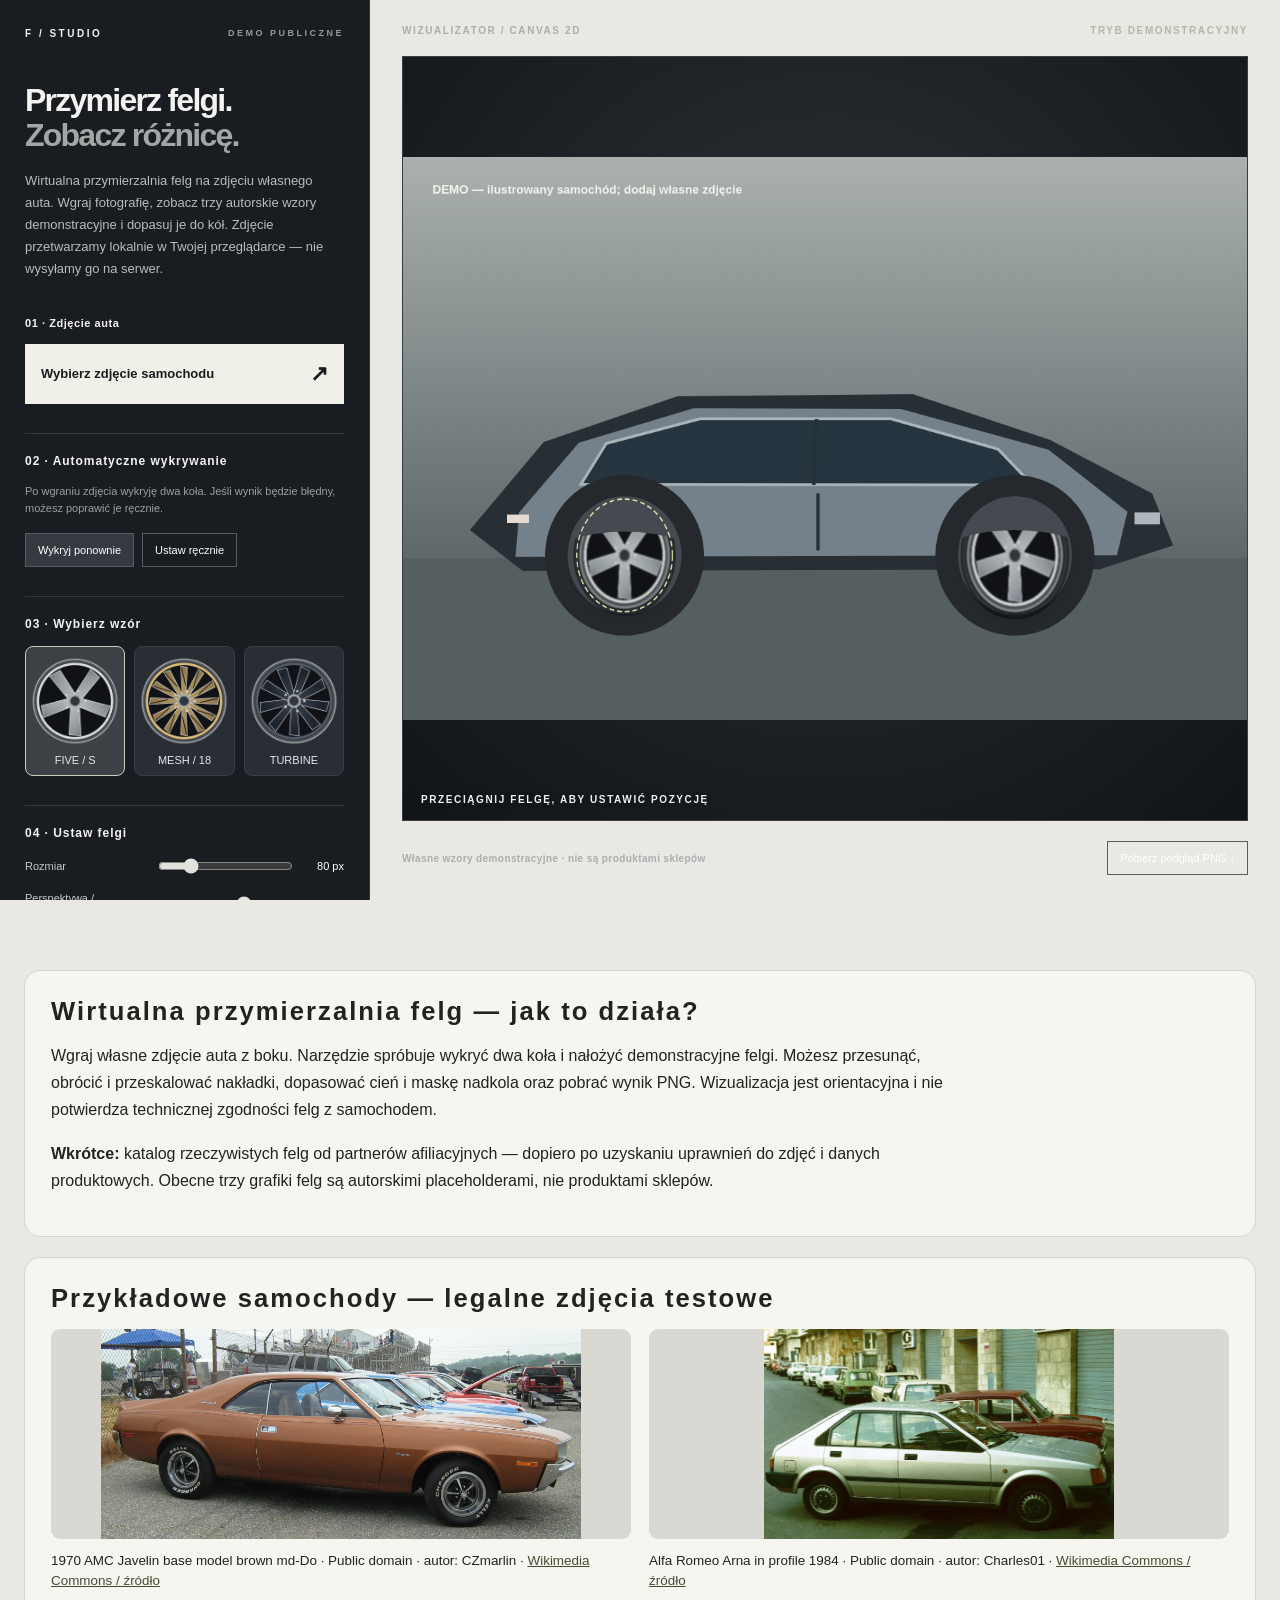
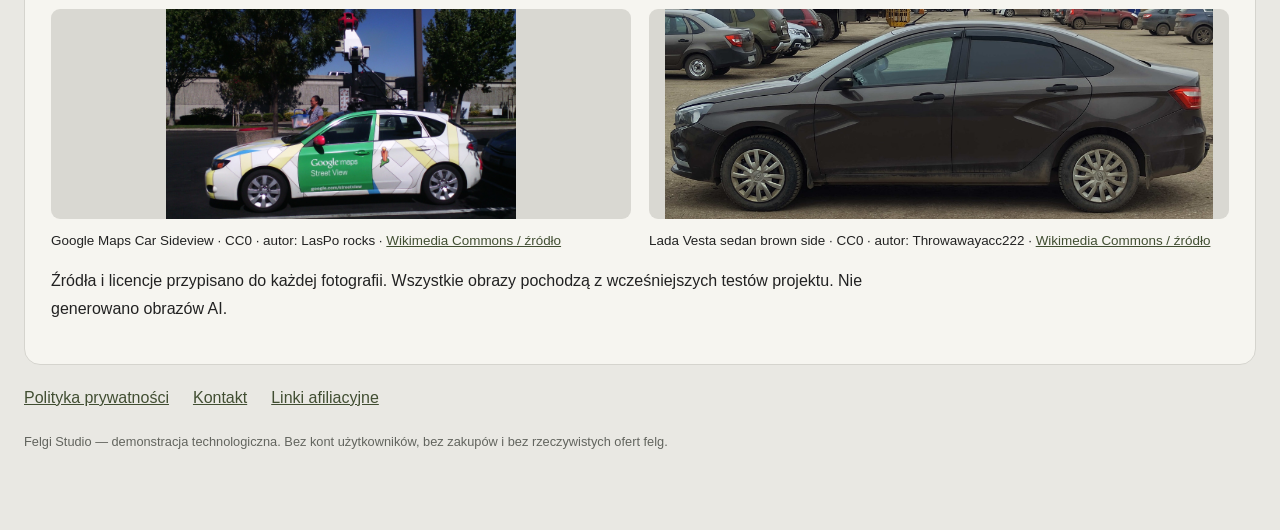
==== index.html @ aef5f567 "Publiczna demonstracja Felgi Studio" ====
<!doctype html>
<html lang="pl"><head><meta charset="utf-8"><meta name="viewport" content="width=device-width,initial-scale=1"><title>Felgi Studio — wirtualna przymierzalnia felg</title><link rel="stylesheet" href="style.css"><link rel="stylesheet" href="public.css"><meta name="description" content="Felgi Studio — bezpłatne demo wirtualnej przymierzalni felg. Wgraj zdjęcie auta i przetestuj felgi w przeglądarce."></head>
<body><main class="layout"><aside class="panel"><div class="mark">F / STUDIO <span>DEMO PUBLICZNE</span></div><h1>Przymierz felgi.<br><em>Zobacz różnicę.</em></h1><p class="intro">Wirtualna przymierzalnia felg na zdjęciu własnego auta. Wgraj fotografię, zobacz trzy autorskie wzory demonstracyjne i dopasuj je do kół. Zdjęcie przetwarzamy lokalnie w Twojej przeglądarce — nie wysyłamy go na serwer.</p><label class="upload">01 · Zdjęcie auta <input id="photo" type="file" accept="image/*"><span>Wybierz zdjęcie samochodu <b>↗</b></span></label><section class="auto-section"><h2>02 · Automatyczne wykrywanie</h2><p id="detectInfo" class="hint" aria-live="polite">Po wgraniu zdjęcia wykryję dwa koła. Jeśli wynik będzie błędny, możesz poprawić je ręcznie.</p><div class="actions"><button id="redetect" type="button">Wykryj ponownie</button><button id="manualPlacement" type="button">Ustaw ręcznie</button></div></section><section><h2>03 · Wybierz wzór</h2><div id="wheels" class="wheels"></div></section><section><h2>04 · Ustaw felgi</h2><div class="control"><label for="size">Rozmiar</label><input id="size" type="range" min="20" max="300" value="105"><output id="sizeVal">105 px</output></div><div class="control"><label for="tilt">Perspektywa / spłaszczenie</label><input id="tilt" type="range" min="25" max="140" value="100"><output id="tiltVal">100%</output></div><div class="control"><label for="widthScale">Szerokość elipsy</label><input id="widthScale" type="range" min="35" max="120" value="85"><output id="widthScaleVal">85%</output></div><div class="control"><label for="angle">Obrót</label><input id="angle" type="range" min="-50" max="50" value="0"><output id="angleVal">0°</output></div><div class="control"><label for="skew">Pochylenie osi</label><input id="skew" type="range" min="-45" max="45" value="0"><output id="skewVal">0°</output></div><section class="realism"><h2>05 · Realizm i maska nadkola</h2>
<div class="control"><label for="archCut">Wysokość łuku</label><input id="archCut" type="range" min="-65" max="65" value="-25"><output id="archCutVal">-25%</output></div>
<div class="control"><label for="archCurve">Krzywizna łuku</label><input id="archCurve" type="range" min="0" max="100" value="30"><output id="archCurveVal">30%</output></div>
<div class="control"><label for="brightness">Jasność</label><input id="brightness" type="range" min="40" max="170" value="100"><output id="brightnessVal">100%</output></div>
<div class="control"><label for="contrast">Kontrast</label><input id="contrast" type="range" min="40" max="170" value="100"><output id="contrastVal">100%</output></div>
<div class="control"><label for="warmth">Temperatura</label><input id="warmth" type="range" min="-100" max="100" value="0"><output id="warmthVal">0</output></div>
<div class="control"><label for="shadow">Cień</label><input id="shadow" type="range" min="0" max="100" value="40"><output id="shadowVal">40%</output></div>
<div class="control"><label for="edgeBlur">Miękkość krawędzi</label><input id="edgeBlur" type="range" min="0" max="6" step=".5" value="1"><output id="edgeBlurVal">1 px</output></div>
<div class="control"><label for="brushSize">Rozmiar pędzla</label><input id="brushSize" type="range" min="5" max="90" value="25"><output id="brushSizeVal">25 px</output></div>
<div class="actions"><button id="maskMode" type="button" aria-pressed="false">Pędzel maski: WYŁ.</button><button id="undoMask" type="button">Cofnij pociągnięcie</button><button id="clearMask" type="button">Wyczyść maskę</button></div>
<p class="hint">Łuk usuwa górną część nakładki, odsłaniając oryginalną karoserię ze zdjęcia. Włącz pędzel i zamaluj fragmenty felgi, które mają zostać zasłonięte. Maska jest osobna dla każdej felgi. W trybie pędzla nie można przesuwać felg.</p></section>
<p class="hint">Koła są ustawiane automatycznie. W razie pomyłki wybierz „Ustaw ręcznie”, kliknij oba środki kół i dostrój wielkość oraz perspektywę. Kliknij już nałożoną felgę, aby ją zaznaczyć. Strzałki przesuwają wybraną felgę.</p><div class="actions"><button id="add" type="button">+ Dodaj felgę</button><button id="remove" type="button">Usuń wybraną</button><button id="reset" type="button">Reset</button></div></section><section><h2>06 · Zakup</h2><a id="shop" class="shop" href="#" aria-disabled="true">Link sklepu — demo ↗</a><p class="small">Wkrótce dodamy felgi od zaakceptowanych partnerów. Docelowe linki do sklepów będą linkami afiliacyjnymi — możemy otrzymać prowizję za zakupy, bez dodatkowej opłaty dla Ciebie. Obecnie nie ma aktywnych linków ani cen.</p></section></aside><section class="viewer"><div class="viewerhead"><span>WIZUALIZATOR / CANVAS 2D</span><span id="status">TRYB DEMONSTRACYJNY</span></div><div class="canvaswrap"><canvas id="stage" width="1200" height="800" aria-label="Podgląd zdjęcia samochodu z felgami"></canvas><div class="overlaynote" id="overlaynote">PRZECIĄGNIJ FELGĘ, ABY USTAWIĆ POZYCJĘ</div></div><div class="viewerfoot"><span>Własne wzory demonstracyjne · nie są produktami sklepów</span><button id="export" type="button">Pobierz podgląd PNG ↓</button></div></section></main><script src="opencv.js"></script><script src="auto-detect.js"></script><script src="app.js"></script><footer class="public-footer">
<section class="public-intro"><h2>Wirtualna przymierzalnia felg — jak to działa?</h2><p>Wgraj własne zdjęcie auta z boku. Narzędzie spróbuje wykryć dwa koła i nałożyć demonstracyjne felgi. Możesz przesunąć, obrócić i przeskalować nakładki, dopasować cień i maskę nadkola oraz pobrać wynik PNG. Wizualizacja jest orientacyjna i nie potwierdza technicznej zgodności felg z samochodem.</p><p><strong>Wkrótce:</strong> katalog rzeczywistych felg od partnerów afiliacyjnych — dopiero po uzyskaniu uprawnień do zdjęć i danych produktowych. Obecne trzy grafiki felg są autorskimi placeholderami, nie produktami sklepów.</p></section>
<section class="public-examples"><h2>Przykładowe samochody — legalne zdjęcia testowe</h2><div class="examples-grid">
<figure><img loading="lazy" src="zdjecia/auto-3.jpg" alt="1970 AMC Javelin base model brown md-Do"><figcaption>1970 AMC Javelin base model brown md-Do · Public domain · autor: CZmarlin · <a href="https://commons.wikimedia.org/wiki/File:1970_AMC_Javelin_base_model_brown_md-Do.jpg" target="_blank" rel="noopener noreferrer">Wikimedia Commons / źródło</a></figcaption></figure><figure><img loading="lazy" src="zdjecia/auto-2.jpg" alt="Alfa Romeo Arna in profile 1984"><figcaption>Alfa Romeo Arna in profile 1984 · Public domain · autor: Charles01 · <a href="https://commons.wikimedia.org/wiki/File:Alfa_Romeo_Arna_in_profile_1984.jpg" target="_blank" rel="noopener noreferrer">Wikimedia Commons / źródło</a></figcaption></figure><figure><img loading="lazy" src="zdjecia/auto-1.jpg" alt="Google Maps Car Sideview"><figcaption>Google Maps Car Sideview · CC0 · autor: LasPo rocks · <a href="https://commons.wikimedia.org/wiki/File:Google_Maps_Car_Sideview.jpg" target="_blank" rel="noopener noreferrer">Wikimedia Commons / źródło</a></figcaption></figure><figure><img loading="lazy" src="zdjecia/auto-4.jpg" alt="Lada Vesta sedan brown side"><figcaption>Lada Vesta sedan brown side · CC0 · autor: Throwawayacc222 · <a href="https://commons.wikimedia.org/wiki/File:Lada_Vesta_sedan_brown_side.jpg" target="_blank" rel="noopener noreferrer">Wikimedia Commons / źródło</a></figcaption></figure></div><p>Źródła i licencje przypisano do każdej fotografii. Wszystkie obrazy pochodzą z wcześniejszych testów projektu. Nie generowano obrazów AI.</p></section>
<nav class="footer-links" aria-label="Informacje o serwisie"><a href="prywatnosc.html">Polityka prywatności</a><a href="kontakt.html">Kontakt</a><a href="afiliacja.html">Linki afiliacyjne</a></nav>
<p class="disclaimer">Felgi Studio — demonstracja technologiczna. Bez kont użytkowników, bez zakupów i bez rzeczywistych ofert felg.</p>
</footer></body></html>
---- style.css ----
:root{font-family:Inter,-apple-system,BlinkMacSystemFont,"Segoe UI",sans-serif;color:#f4f3f1;background:#0c0e10}*{box-sizing:border-box}body{margin:0}.layout{display:grid;grid-template-columns:370px minmax(0,1fr);min-height:100vh}.panel{background:#191c20;padding:28px 25px;max-height:100vh;overflow:auto;border-right:1px solid #33373d}.mark,.viewerhead,.viewerfoot,.overlaynote{font-size:10px;letter-spacing:.16em;font-weight:700}.mark{display:flex;justify-content:space-between;letter-spacing:.25em}.mark span{color:#93989d;font-size:9px}h1{font-size:32px;line-height:1.08;letter-spacing:-.055em;margin:44px 0 18px}h1 em{font-style:normal;color:#a1a7a5}.intro{font-size:13px;color:#b9bbbc;line-height:1.7;margin:0 0 32px}.upload{font-size:11px;font-weight:700;letter-spacing:.05em}.upload input{display:none}.upload span{margin-top:13px;display:flex;justify-content:space-between;align-items:center;background:#f0f0e9;color:#191b1e;padding:17px 16px;font-size:13px;font-weight:600;letter-spacing:0;cursor:pointer}.upload b{font-size:22px}.panel > section{border-top:1px solid #34373b;margin-top:29px;padding-top:15px}h2{font-size:12px;font-weight:650;letter-spacing:.08em;margin:5px 0 15px}.wheels{display:grid;grid-template-columns:repeat(3,1fr);gap:9px}.wheelbtn{display:flex;flex-direction:column;align-items:center;justify-content:center;gap:8px;background:#292e34;border:1px solid #393e44;border-radius:8px;color:#e4e6e7;padding:9px 3px;cursor:pointer;font-size:11px}.wheelbtn.active{border-color:#c9cbbd;background:#3c4146}.wheelbtn img{width:100%;max-width:90px}.control{display:grid;grid-template-columns:1fr 1.1fr 45px;align-items:center;gap:8px;font-size:11px;margin:16px 0;color:#c5c9ca}.control input{accent-color:#e2e3dc;width:100%}.control output{text-align:right;font-variant-numeric:tabular-nums;color:white}.hint,.small{font-size:11px;line-height:1.6;color:#999fa2}.actions{display:flex;flex-wrap:wrap;gap:8px;margin-top:15px}button{cursor:pointer}.actions button,.viewerfoot button{border:1px solid #565c61;background:transparent;color:white;padding:10px 12px;font-size:11px}.actions button:first-child{background:#343a40}.shop{display:block;background:#858b87;color:#202326;text-align:center;padding:15px;text-decoration:none;pointer-events:none;font-size:12px;font-weight:bold}.viewer{padding:25px 32px;min-width:0;display:flex;flex-direction:column;gap:20px}.viewerhead,.viewerfoot{display:flex;justify-content:space-between;gap:12px;color:#aaaeb0}.viewerhead span:last-child{color:#b1b9ab}.canvaswrap{background:radial-gradient(circle at 50% 40%,#2c3338,#111417);flex:1;min-height:370px;display:flex;align-items:center;justify-content:center;position:relative;border:1px solid #383d41;overflow:hidden}canvas{display:block;max-width:100%;max-height:calc(100vh - 170px);width:auto;height:auto;touch-action:none;cursor:crosshair}.overlaynote{position:absolute;bottom:15px;left:18px;color:#f0f0f0;text-shadow:0 1px 5px #111;pointer-events:none}.viewerfoot{align-items:center;letter-spacing:.04em}.viewerfoot button{white-space:nowrap}@media(max-width:850px){.layout{display:block}.panel{max-height:none}.viewer{padding:15px;min-height:470px}.canvaswrap{min-height:340px}canvas{max-height:65vh}.viewerfoot{flex-wrap:wrap}}
.realism{border-top:1px solid #34373b;margin-top:24px;padding-top:14px}
.realism .actions button[aria-pressed="true"]{background:#dce4be;color:#17211b;border-color:#dce4be}
.realism .control{grid-template-columns:1fr 1fr 46px}
---- public.css ----
body{background:#e9e8e3}.public-footer{max-width:1320px;margin:35px auto 0;padding:35px 24px 65px;color:#222;font-family:inherit}.public-footer section{background:#f6f5f0;border:1px solid #d5d4ce;border-radius:16px;padding:26px;margin-bottom:20px}.public-footer h2{font-size:clamp(1.25rem,2vw,1.8rem);margin:0 0 16px}.public-footer p{max-width:900px;line-height:1.7}.examples-grid{display:grid;grid-template-columns:repeat(2,minmax(0,1fr));gap:18px}.examples-grid figure{margin:0}.examples-grid img{width:100%;height:210px;object-fit:contain;background:#d9d8d2;border-radius:9px}.examples-grid figcaption{font-size:.84rem;line-height:1.5;margin-top:8px}.public-footer a{color:#414e32;text-decoration:underline}.footer-links{display:flex;flex-wrap:wrap;gap:24px;margin:24px 0}.disclaimer{font-size:.8rem;color:#62645e}@media(max-width:700px){.examples-grid{grid-template-columns:1fr}.examples-grid img{height:180px}}
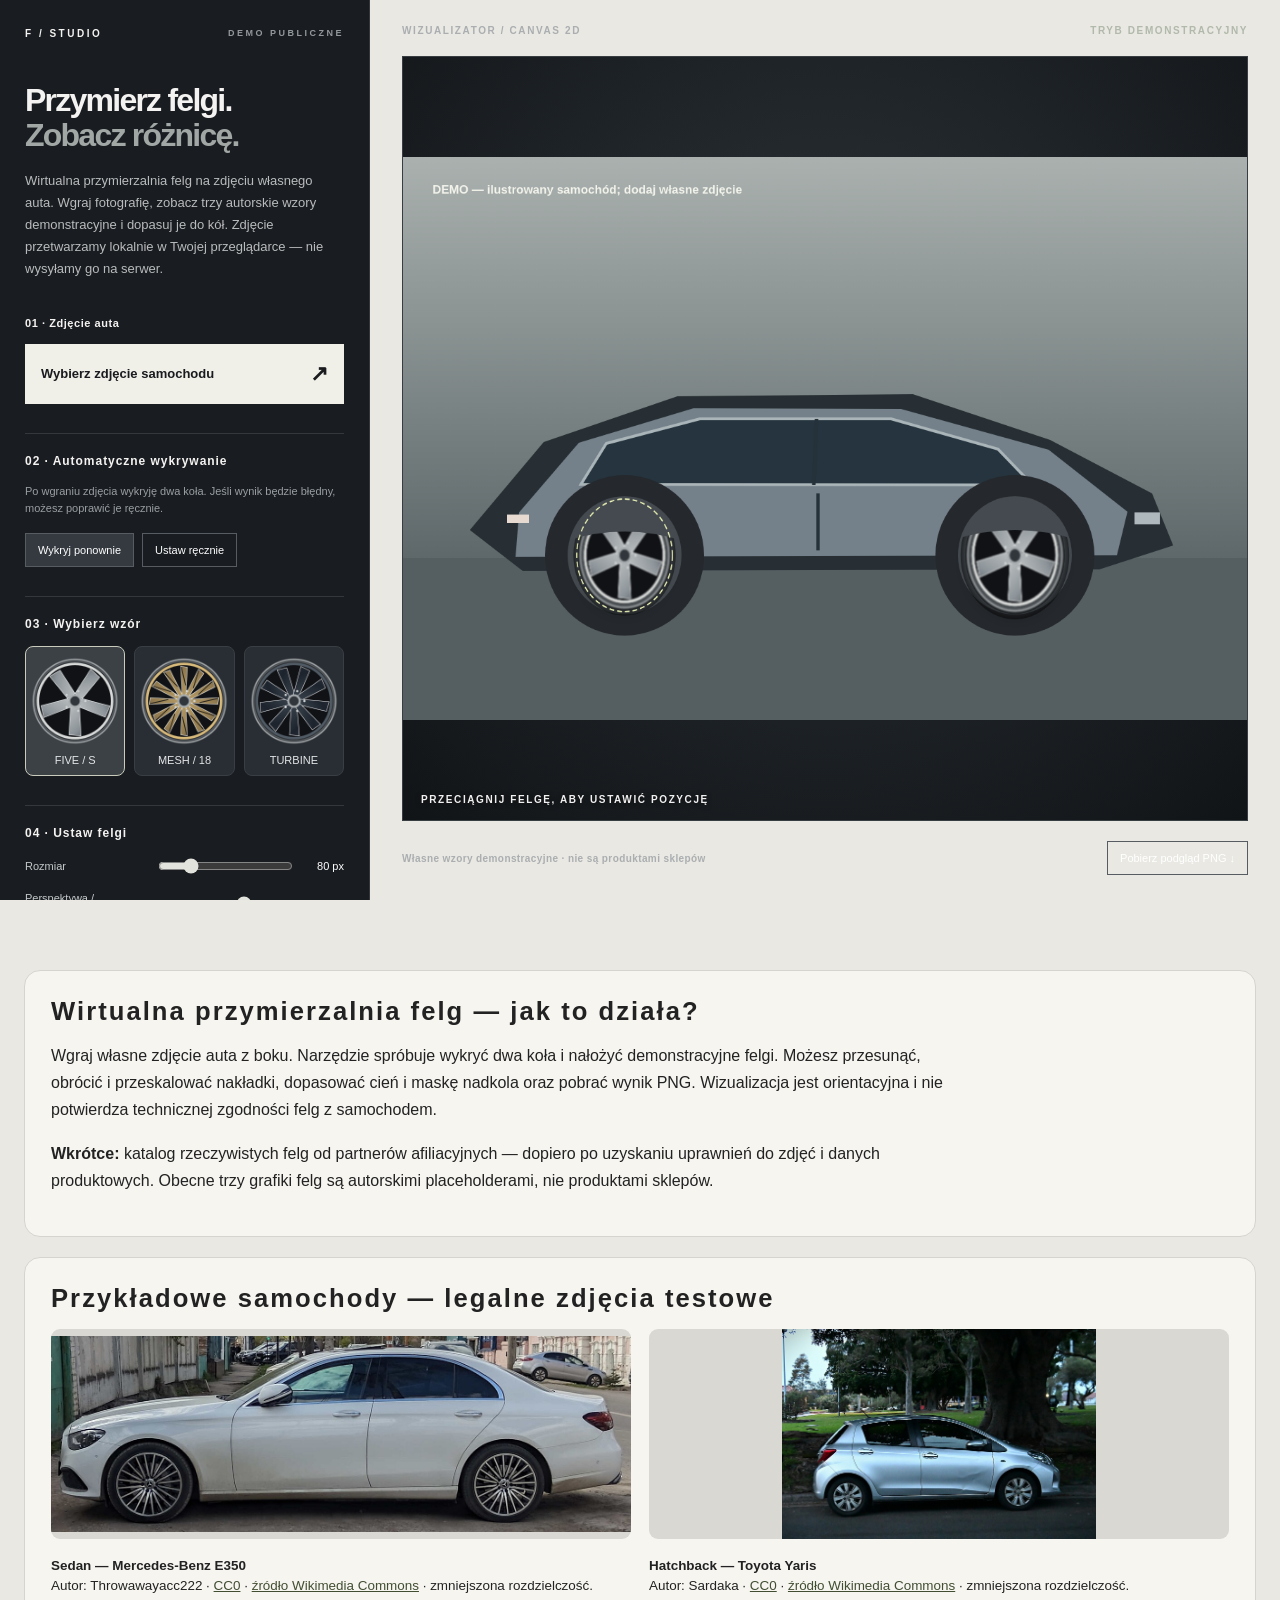
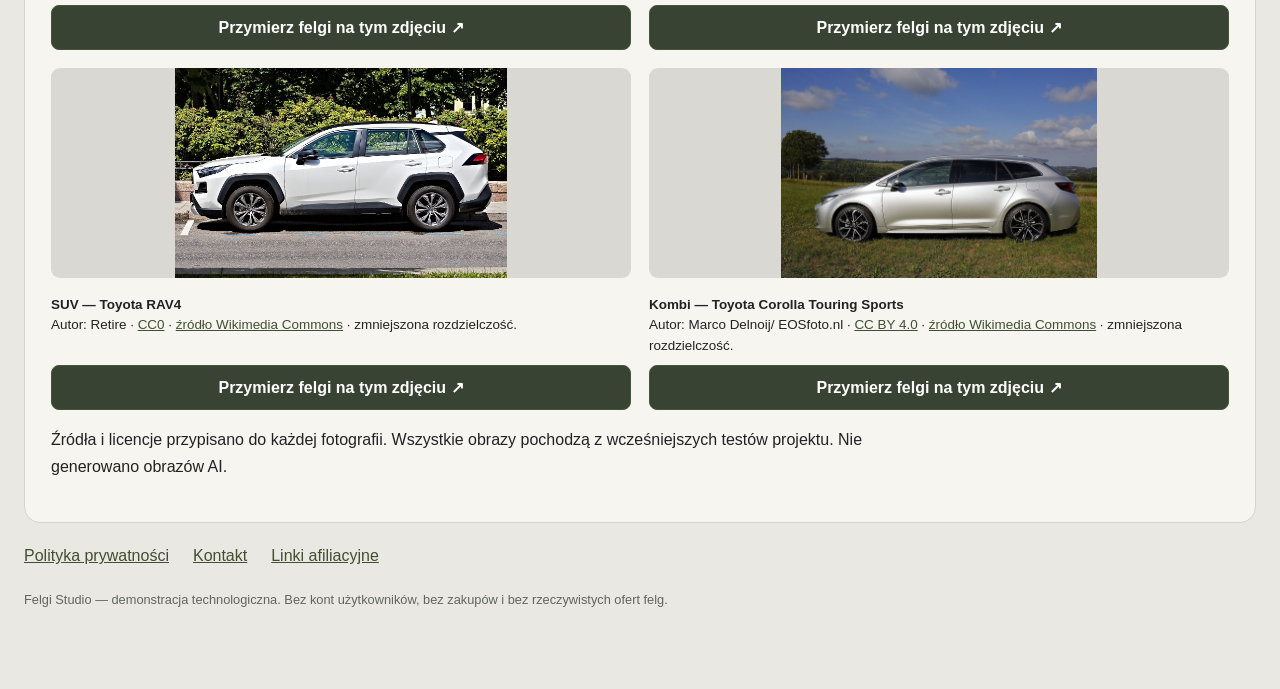
==== commit 820ff7af: "Improve angled wheel detection and refresh licensed demo photos" ====
--- a/index.html
+++ b/index.html
@@ -11,10 +11,11 @@
 <div class="control"><label for="brushSize">Rozmiar pędzla</label><input id="brushSize" type="range" min="5" max="90" value="25"><output id="brushSizeVal">25 px</output></div>
 <div class="actions"><button id="maskMode" type="button" aria-pressed="false">Pędzel maski: WYŁ.</button><button id="undoMask" type="button">Cofnij pociągnięcie</button><button id="clearMask" type="button">Wyczyść maskę</button></div>
 <p class="hint">Łuk usuwa górną część nakładki, odsłaniając oryginalną karoserię ze zdjęcia. Włącz pędzel i zamaluj fragmenty felgi, które mają zostać zasłonięte. Maska jest osobna dla każdej felgi. W trybie pędzla nie można przesuwać felg.</p></section>
-<p class="hint">Koła są ustawiane automatycznie. W razie pomyłki wybierz „Ustaw ręcznie”, kliknij oba środki kół i dostrój wielkość oraz perspektywę. Kliknij już nałożoną felgę, aby ją zaznaczyć. Strzałki przesuwają wybraną felgę.</p><div class="actions"><button id="add" type="button">+ Dodaj felgę</button><button id="remove" type="button">Usuń wybraną</button><button id="reset" type="button">Reset</button></div></section><section><h2>06 · Zakup</h2><a id="shop" class="shop" href="#" aria-disabled="true">Link sklepu — demo ↗</a><p class="small">Wkrótce dodamy felgi od zaakceptowanych partnerów. Docelowe linki do sklepów będą linkami afiliacyjnymi — możemy otrzymać prowizję za zakupy, bez dodatkowej opłaty dla Ciebie. Obecnie nie ma aktywnych linków ani cen.</p></section></aside><section class="viewer"><div class="viewerhead"><span>WIZUALIZATOR / CANVAS 2D</span><span id="status">TRYB DEMONSTRACYJNY</span></div><div class="canvaswrap"><canvas id="stage" width="1200" height="800" aria-label="Podgląd zdjęcia samochodu z felgami"></canvas><div class="overlaynote" id="overlaynote">PRZECIĄGNIJ FELGĘ, ABY USTAWIĆ POZYCJĘ</div></div><div class="viewerfoot"><span>Własne wzory demonstracyjne · nie są produktami sklepów</span><button id="export" type="button">Pobierz podgląd PNG ↓</button></div></section></main><script src="opencv.js"></script><script src="auto-detect.js"></script><script src="app.js"></script><footer class="public-footer">
+<p class="hint">Koła są ustawiane automatycznie. W razie pomyłki wybierz „Ustaw ręcznie”, kliknij oba środki kół i dostrój wielkość oraz perspektywę. Kliknij już nałożoną felgę, aby ją zaznaczyć. Strzałki przesuwają wybraną felgę.</p><div class="actions"><button id="add" type="button">+ Dodaj felgę</button><button id="remove" type="button">Usuń wybraną</button><button id="reset" type="button">Reset</button></div></section><section><h2>06 · Zakup</h2><a id="shop" class="shop" href="#" aria-disabled="true">Link sklepu — demo ↗</a><p class="small">Wkrótce dodamy felgi od zaakceptowanych partnerów. Docelowe linki do sklepów będą linkami afiliacyjnymi — możemy otrzymać prowizję za zakupy, bez dodatkowej opłaty dla Ciebie. Obecnie nie ma aktywnych linków ani cen.</p></section></aside><section class="viewer"><div class="viewerhead"><span>WIZUALIZATOR / CANVAS 2D</span><span id="status">TRYB DEMONSTRACYJNY</span></div><div class="canvaswrap"><canvas id="stage" width="1200" height="800" aria-label="Podgląd zdjęcia samochodu z felgami"></canvas><div class="overlaynote" id="overlaynote">PRZECIĄGNIJ FELGĘ, ABY USTAWIĆ POZYCJĘ</div></div><div class="viewerfoot"><span>Własne wzory demonstracyjne · nie są produktami sklepów</span><button id="export" type="button">Pobierz podgląd PNG ↓</button></div></section></main><script src="opencv.js"></script><script src="auto-detect.js?v=2"></script><script src="app.js?v=2"></script><footer class="public-footer">
 <section class="public-intro"><h2>Wirtualna przymierzalnia felg — jak to działa?</h2><p>Wgraj własne zdjęcie auta z boku. Narzędzie spróbuje wykryć dwa koła i nałożyć demonstracyjne felgi. Możesz przesunąć, obrócić i przeskalować nakładki, dopasować cień i maskę nadkola oraz pobrać wynik PNG. Wizualizacja jest orientacyjna i nie potwierdza technicznej zgodności felg z samochodem.</p><p><strong>Wkrótce:</strong> katalog rzeczywistych felg od partnerów afiliacyjnych — dopiero po uzyskaniu uprawnień do zdjęć i danych produktowych. Obecne trzy grafiki felg są autorskimi placeholderami, nie produktami sklepów.</p></section>
 <section class="public-examples"><h2>Przykładowe samochody — legalne zdjęcia testowe</h2><div class="examples-grid">
-<figure><img loading="lazy" src="zdjecia/auto-3.jpg" alt="1970 AMC Javelin base model brown md-Do"><figcaption>1970 AMC Javelin base model brown md-Do · Public domain · autor: CZmarlin · <a href="https://commons.wikimedia.org/wiki/File:1970_AMC_Javelin_base_model_brown_md-Do.jpg" target="_blank" rel="noopener noreferrer">Wikimedia Commons / źródło</a></figcaption></figure><figure><img loading="lazy" src="zdjecia/auto-2.jpg" alt="Alfa Romeo Arna in profile 1984"><figcaption>Alfa Romeo Arna in profile 1984 · Public domain · autor: Charles01 · <a href="https://commons.wikimedia.org/wiki/File:Alfa_Romeo_Arna_in_profile_1984.jpg" target="_blank" rel="noopener noreferrer">Wikimedia Commons / źródło</a></figcaption></figure><figure><img loading="lazy" src="zdjecia/auto-1.jpg" alt="Google Maps Car Sideview"><figcaption>Google Maps Car Sideview · CC0 · autor: LasPo rocks · <a href="https://commons.wikimedia.org/wiki/File:Google_Maps_Car_Sideview.jpg" target="_blank" rel="noopener noreferrer">Wikimedia Commons / źródło</a></figcaption></figure><figure><img loading="lazy" src="zdjecia/auto-4.jpg" alt="Lada Vesta sedan brown side"><figcaption>Lada Vesta sedan brown side · CC0 · autor: Throwawayacc222 · <a href="https://commons.wikimedia.org/wiki/File:Lada_Vesta_sedan_brown_side.jpg" target="_blank" rel="noopener noreferrer">Wikimedia Commons / źródło</a></figcaption></figure></div><p>Źródła i licencje przypisano do każdej fotografii. Wszystkie obrazy pochodzą z wcześniejszych testów projektu. Nie generowano obrazów AI.</p></section>
+<figure class="example-card"><img loading="lazy" src="zdjecia/sedan-mercedes-e350.jpg" alt="Sedan — Mercedes-Benz E350, zdjęcie testowe z widocznymi kołami"><figcaption><strong>Sedan — Mercedes-Benz E350</strong><span> Autor: Throwawayacc222 · <a href="https://creativecommons.org/publicdomain/zero/1.0/" target="_blank" rel="noopener noreferrer">CC0</a> · <a href="https://commons.wikimedia.org/wiki/File:2022_Mercedes-Benz_E350_white_side.jpg" target="_blank" rel="noopener noreferrer">źródło Wikimedia Commons</a> · zmniejszona rozdzielczość.</span></figcaption><button type="button" class="example-select" data-example-src="zdjecia/sedan-mercedes-e350.jpg">Przymierz felgi na tym zdjęciu ↗</button></figure><figure class="example-card"><img loading="lazy" src="zdjecia/hatchback-toyota-yaris.jpg" alt="Hatchback — Toyota Yaris, zdjęcie testowe z widocznymi kołami"><figcaption><strong>Hatchback — Toyota Yaris</strong><span> Autor: Sardaka · <a href="https://creativecommons.org/publicdomain/zero/1.0/" target="_blank" rel="noopener noreferrer">CC0</a> · <a href="https://commons.wikimedia.org/wiki/File:Toyota_Yaris_001aaa.jpg" target="_blank" rel="noopener noreferrer">źródło Wikimedia Commons</a> · zmniejszona rozdzielczość.</span></figcaption><button type="button" class="example-select" data-example-src="zdjecia/hatchback-toyota-yaris.jpg">Przymierz felgi na tym zdjęciu ↗</button></figure><figure class="example-card"><img loading="lazy" src="zdjecia/suv-toyota-rav4.jpg" alt="SUV — Toyota RAV4, zdjęcie testowe z widocznymi kołami"><figcaption><strong>SUV — Toyota RAV4</strong><span> Autor: Retire · <a href="https://creativecommons.org/publicdomain/zero/1.0/" target="_blank" rel="noopener noreferrer">CC0</a> · <a href="https://commons.wikimedia.org/wiki/File:Moscow,_Toyota_RAV4_pearl-white,_July_2026_03.jpg" target="_blank" rel="noopener noreferrer">źródło Wikimedia Commons</a> · zmniejszona rozdzielczość.</span></figcaption><button type="button" class="example-select" data-example-src="zdjecia/suv-toyota-rav4.jpg">Przymierz felgi na tym zdjęciu ↗</button></figure><figure class="example-card"><img loading="lazy" src="zdjecia/kombi-corolla-touring-sports.jpg" alt="Kombi — Toyota Corolla Touring Sports, zdjęcie testowe z widocznymi kołami"><figcaption><strong>Kombi — Toyota Corolla Touring Sports</strong><span> Autor: Marco Delnoij/ EOSfoto.nl · <a href="https://creativecommons.org/licenses/by/4.0/" target="_blank" rel="noopener noreferrer">CC BY 4.0</a> · <a href="https://commons.wikimedia.org/wiki/File:Toyota_Corolla_TouringSports_2.0_premium_Colour_1J6_03.jpg" target="_blank" rel="noopener noreferrer">źródło Wikimedia Commons</a> · zmniejszona rozdzielczość.</span></figcaption><button type="button" class="example-select" data-example-src="zdjecia/kombi-corolla-touring-sports.jpg">Przymierz felgi na tym zdjęciu ↗</button></figure>
+</div><p>Źródła i licencje przypisano do każdej fotografii. Wszystkie obrazy pochodzą z wcześniejszych testów projektu. Nie generowano obrazów AI.</p></section>
 <nav class="footer-links" aria-label="Informacje o serwisie"><a href="prywatnosc.html">Polityka prywatności</a><a href="kontakt.html">Kontakt</a><a href="afiliacja.html">Linki afiliacyjne</a></nav>
 <p class="disclaimer">Felgi Studio — demonstracja technologiczna. Bez kont użytkowników, bez zakupów i bez rzeczywistych ofert felg.</p>
 </footer></body></html>
--- a/public.css
+++ b/public.css
@@ -1 +1,2 @@
-body{background:#e9e8e3}.public-footer{max-width:1320px;margin:35px auto 0;padding:35px 24px 65px;color:#222;font-family:inherit}.public-footer section{background:#f6f5f0;border:1px solid #d5d4ce;border-radius:16px;padding:26px;margin-bottom:20px}.public-footer h2{font-size:clamp(1.25rem,2vw,1.8rem);margin:0 0 16px}.public-footer p{max-width:900px;line-height:1.7}.examples-grid{display:grid;grid-template-columns:repeat(2,minmax(0,1fr));gap:18px}.examples-grid figure{margin:0}.examples-grid img{width:100%;height:210px;object-fit:contain;background:#d9d8d2;border-radius:9px}.examples-grid figcaption{font-size:.84rem;line-height:1.5;margin-top:8px}.public-footer a{color:#414e32;text-decoration:underline}.footer-links{display:flex;flex-wrap:wrap;gap:24px;margin:24px 0}.disclaimer{font-size:.8rem;color:#62645e}@media(max-width:700px){.examples-grid{grid-template-columns:1fr}.examples-grid img{height:180px}}+body{background:#e9e8e3}.public-footer{max-width:1320px;margin:35px auto 0;padding:35px 24px 65px;color:#222;font-family:inherit}.public-footer section{background:#f6f5f0;border:1px solid #d5d4ce;border-radius:16px;padding:26px;margin-bottom:20px}.public-footer h2{font-size:clamp(1.25rem,2vw,1.8rem);margin:0 0 16px}.public-footer p{max-width:900px;line-height:1.7}.examples-grid{display:grid;grid-template-columns:repeat(2,minmax(0,1fr));gap:18px}.examples-grid figure{margin:0}.examples-grid img{width:100%;height:210px;object-fit:contain;background:#d9d8d2;border-radius:9px}.examples-grid figcaption{font-size:.84rem;line-height:1.5;margin-top:8px}.public-footer a{color:#414e32;text-decoration:underline}.footer-links{display:flex;flex-wrap:wrap;gap:24px;margin:24px 0}.disclaimer{font-size:.8rem;color:#62645e}@media(max-width:700px){.examples-grid{grid-template-columns:1fr}.examples-grid img{height:180px}}
+.example-card{display:flex;flex-direction:column;gap:9px}.example-card figcaption span{display:block}.example-select{margin-top:auto;padding:12px 16px;border:1px solid #465637;border-radius:8px;background:#384333;color:#fff;font:inherit;font-weight:600;cursor:pointer;text-align:center}.example-select:hover,.example-select:focus-visible{background:#596b48}.public-examples .examples-grid{align-items:stretch}
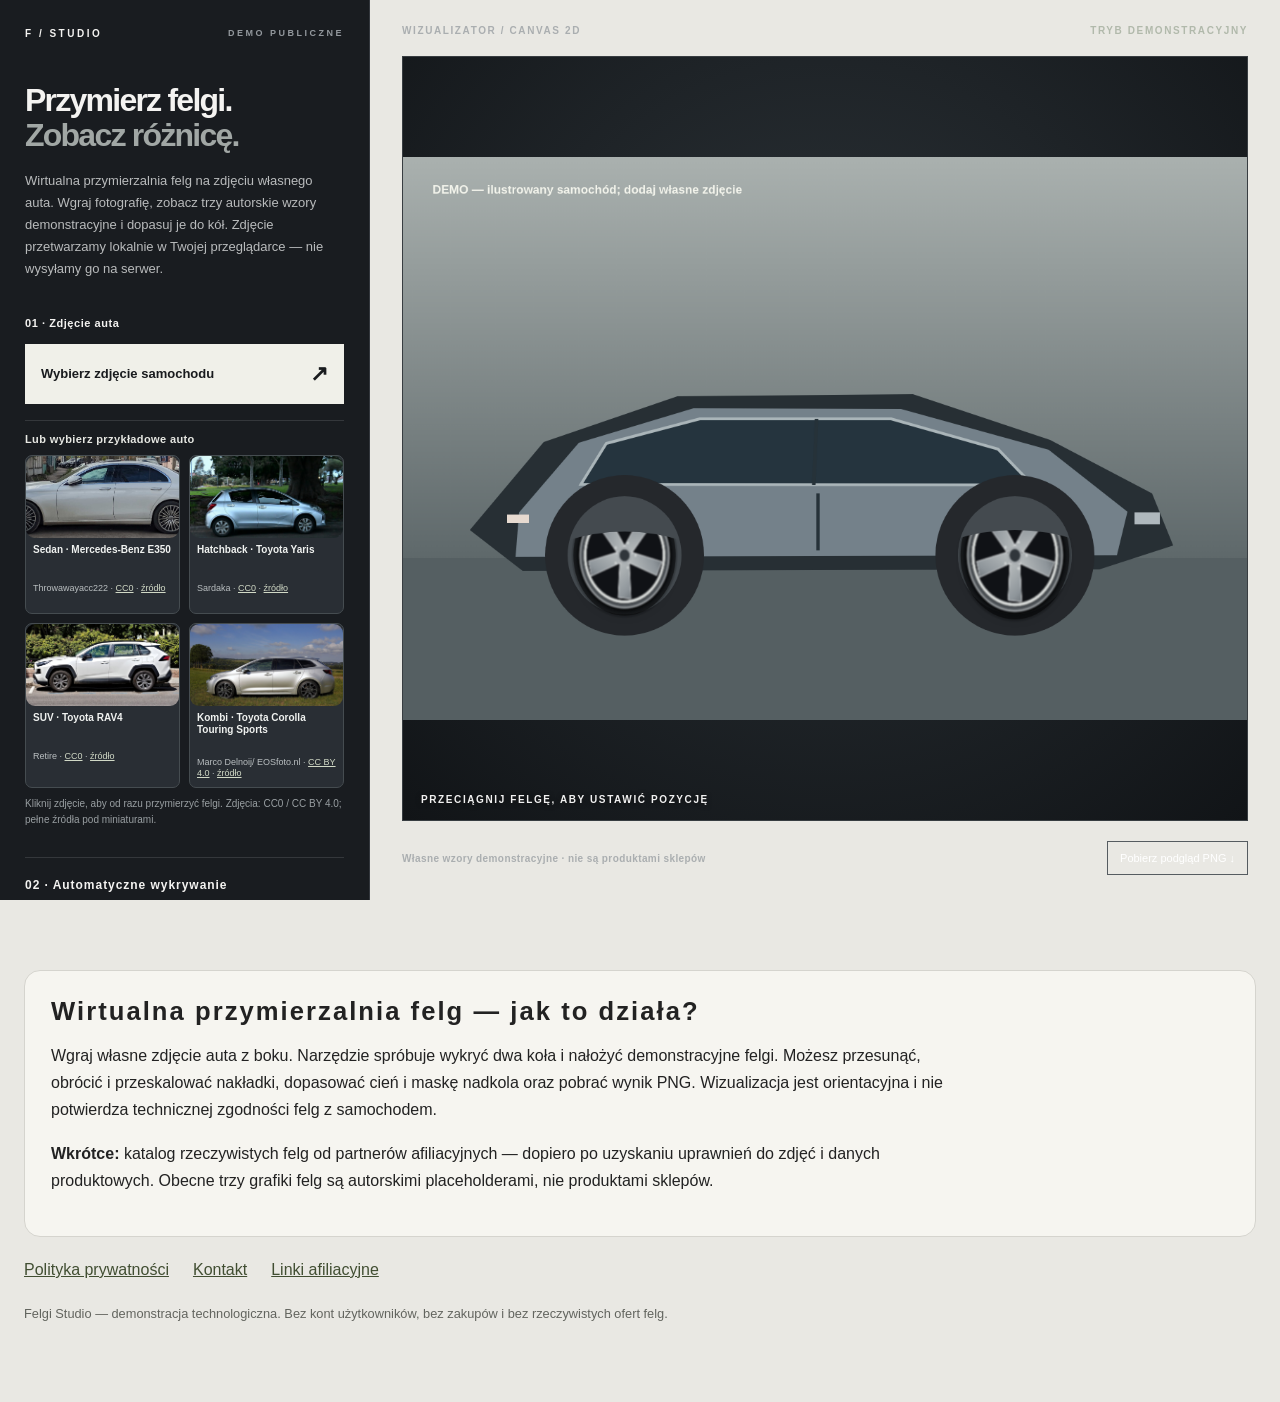
==== commit 8dbb35ac: "Surface sample cars and refine angled rim fitting" ====
--- a/index.html
+++ b/index.html
@@ -1,6 +1,6 @@
 <!doctype html>
-<html lang="pl"><head><meta charset="utf-8"><meta name="viewport" content="width=device-width,initial-scale=1"><title>Felgi Studio — wirtualna przymierzalnia felg</title><link rel="stylesheet" href="style.css"><link rel="stylesheet" href="public.css"><meta name="description" content="Felgi Studio — bezpłatne demo wirtualnej przymierzalni felg. Wgraj zdjęcie auta i przetestuj felgi w przeglądarce."></head>
-<body><main class="layout"><aside class="panel"><div class="mark">F / STUDIO <span>DEMO PUBLICZNE</span></div><h1>Przymierz felgi.<br><em>Zobacz różnicę.</em></h1><p class="intro">Wirtualna przymierzalnia felg na zdjęciu własnego auta. Wgraj fotografię, zobacz trzy autorskie wzory demonstracyjne i dopasuj je do kół. Zdjęcie przetwarzamy lokalnie w Twojej przeglądarce — nie wysyłamy go na serwer.</p><label class="upload">01 · Zdjęcie auta <input id="photo" type="file" accept="image/*"><span>Wybierz zdjęcie samochodu <b>↗</b></span></label><section class="auto-section"><h2>02 · Automatyczne wykrywanie</h2><p id="detectInfo" class="hint" aria-live="polite">Po wgraniu zdjęcia wykryję dwa koła. Jeśli wynik będzie błędny, możesz poprawić je ręcznie.</p><div class="actions"><button id="redetect" type="button">Wykryj ponownie</button><button id="manualPlacement" type="button">Ustaw ręcznie</button></div></section><section><h2>03 · Wybierz wzór</h2><div id="wheels" class="wheels"></div></section><section><h2>04 · Ustaw felgi</h2><div class="control"><label for="size">Rozmiar</label><input id="size" type="range" min="20" max="300" value="105"><output id="sizeVal">105 px</output></div><div class="control"><label for="tilt">Perspektywa / spłaszczenie</label><input id="tilt" type="range" min="25" max="140" value="100"><output id="tiltVal">100%</output></div><div class="control"><label for="widthScale">Szerokość elipsy</label><input id="widthScale" type="range" min="35" max="120" value="85"><output id="widthScaleVal">85%</output></div><div class="control"><label for="angle">Obrót</label><input id="angle" type="range" min="-50" max="50" value="0"><output id="angleVal">0°</output></div><div class="control"><label for="skew">Pochylenie osi</label><input id="skew" type="range" min="-45" max="45" value="0"><output id="skewVal">0°</output></div><section class="realism"><h2>05 · Realizm i maska nadkola</h2>
+<html lang="pl"><head><meta charset="utf-8"><meta name="viewport" content="width=device-width,initial-scale=1"><title>Felgi Studio — wirtualna przymierzalnia felg</title><link rel="stylesheet" href="style.css"><link rel="stylesheet" href="public.css?v=3"><meta name="description" content="Felgi Studio — bezpłatne demo wirtualnej przymierzalni felg. Wgraj zdjęcie auta i przetestuj felgi w przeglądarce."></head>
+<body><main class="layout"><aside class="panel"><div class="mark">F / STUDIO <span>DEMO PUBLICZNE</span></div><h1>Przymierz felgi.<br><em>Zobacz różnicę.</em></h1><p class="intro">Wirtualna przymierzalnia felg na zdjęciu własnego auta. Wgraj fotografię, zobacz trzy autorskie wzory demonstracyjne i dopasuj je do kół. Zdjęcie przetwarzamy lokalnie w Twojej przeglądarce — nie wysyłamy go na serwer.</p><label class="upload">01 · Zdjęcie auta <input id="photo" type="file" accept="image/*"><span>Wybierz zdjęcie samochodu <b>↗</b></span></label><section class="quick-examples"><h2>Lub wybierz przykładowe auto</h2><div class="examples-grid"><figure class="example-card"><button type="button" class="example-select" data-example-src="zdjecia/sedan-mercedes-e350.jpg" aria-label="Wczytaj zdjęcie: Sedan — Mercedes-Benz E350"><img loading="eager" src="zdjecia/sedan-mercedes-e350.jpg" alt="Sedan — Mercedes-Benz E350 z widocznymi kołami"><span>Sedan · Mercedes-Benz E350</span></button><figcaption><span class="credit-label">Throwawayacc222 · <a href="https://creativecommons.org/publicdomain/zero/1.0/" target="_blank" rel="noopener noreferrer">CC0</a> · <a href="https://commons.wikimedia.org/wiki/File:2022_Mercedes-Benz_E350_white_side.jpg" target="_blank" rel="noopener noreferrer">źródło</a></span></figcaption></figure><figure class="example-card"><button type="button" class="example-select" data-example-src="zdjecia/hatchback-toyota-yaris.jpg" aria-label="Wczytaj zdjęcie: Hatchback — Toyota Yaris"><img loading="eager" src="zdjecia/hatchback-toyota-yaris.jpg" alt="Hatchback — Toyota Yaris z widocznymi kołami"><span>Hatchback · Toyota Yaris</span></button><figcaption><span class="credit-label">Sardaka · <a href="https://creativecommons.org/publicdomain/zero/1.0/" target="_blank" rel="noopener noreferrer">CC0</a> · <a href="https://commons.wikimedia.org/wiki/File:Toyota_Yaris_001aaa.jpg" target="_blank" rel="noopener noreferrer">źródło</a></span></figcaption></figure><figure class="example-card"><button type="button" class="example-select" data-example-src="zdjecia/suv-toyota-rav4.jpg" aria-label="Wczytaj zdjęcie: SUV — Toyota RAV4"><img loading="eager" src="zdjecia/suv-toyota-rav4.jpg" alt="SUV — Toyota RAV4 z widocznymi kołami"><span>SUV · Toyota RAV4</span></button><figcaption><span class="credit-label">Retire · <a href="https://creativecommons.org/publicdomain/zero/1.0/" target="_blank" rel="noopener noreferrer">CC0</a> · <a href="https://commons.wikimedia.org/wiki/File:Moscow,_Toyota_RAV4_pearl-white,_July_2026_03.jpg" target="_blank" rel="noopener noreferrer">źródło</a></span></figcaption></figure><figure class="example-card"><button type="button" class="example-select" data-example-src="zdjecia/kombi-corolla-touring-sports.jpg" aria-label="Wczytaj zdjęcie: Kombi — Toyota Corolla Touring Sports"><img loading="eager" src="zdjecia/kombi-corolla-touring-sports.jpg" alt="Kombi — Toyota Corolla Touring Sports z widocznymi kołami"><span>Kombi · Toyota Corolla Touring Sports</span></button><figcaption><span class="credit-label">Marco Delnoij/ EOSfoto.nl · <a href="https://creativecommons.org/licenses/by/4.0/" target="_blank" rel="noopener noreferrer">CC BY 4.0</a> · <a href="https://commons.wikimedia.org/wiki/File:Toyota_Corolla_TouringSports_2.0_premium_Colour_1J6_03.jpg" target="_blank" rel="noopener noreferrer">źródło</a></span></figcaption></figure></div><p class="hint">Kliknij zdjęcie, aby od razu przymierzyć felgi. Zdjęcia: CC0 / CC BY 4.0; pełne źródła pod miniaturami.</p></section><section class="auto-section"><h2>02 · Automatyczne wykrywanie</h2><p id="detectInfo" class="hint" aria-live="polite">Po wgraniu zdjęcia wykryję dwa koła. Jeśli wynik będzie błędny, możesz poprawić je ręcznie.</p><div class="actions"><button id="redetect" type="button">Wykryj ponownie</button><button id="manualPlacement" type="button">Ustaw ręcznie</button></div></section><section><h2>03 · Wybierz wzór</h2><div id="wheels" class="wheels"></div></section><section><h2>04 · Ustaw felgi <small id="selectedWheelLabel" class="wheel-selection-label" aria-live="polite">Wybierz koło na zdjęciu</small></h2><div class="control"><label for="size">Rozmiar</label><input id="size" type="range" min="20" max="300" value="105"><output id="sizeVal">105 px</output></div><div class="control"><label for="tilt">Perspektywa / spłaszczenie</label><input id="tilt" type="range" min="25" max="140" value="100"><output id="tiltVal">100%</output></div><div class="control"><label for="widthScale">Szerokość elipsy</label><input id="widthScale" type="range" min="20" max="120" value="85"><output id="widthScaleVal">85%</output></div><div class="control"><label for="angle">Obrót</label><input id="angle" type="range" min="-50" max="50" value="0"><output id="angleVal">0°</output></div><div class="control"><label for="skew">Pochylenie osi</label><input id="skew" type="range" min="-45" max="45" value="0"><output id="skewVal">0°</output></div><section class="realism"><h2>05 · Realizm i maska nadkola</h2>
 <div class="control"><label for="archCut">Wysokość łuku</label><input id="archCut" type="range" min="-65" max="65" value="-25"><output id="archCutVal">-25%</output></div>
 <div class="control"><label for="archCurve">Krzywizna łuku</label><input id="archCurve" type="range" min="0" max="100" value="30"><output id="archCurveVal">30%</output></div>
 <div class="control"><label for="brightness">Jasność</label><input id="brightness" type="range" min="40" max="170" value="100"><output id="brightnessVal">100%</output></div>
@@ -11,11 +11,9 @@
 <div class="control"><label for="brushSize">Rozmiar pędzla</label><input id="brushSize" type="range" min="5" max="90" value="25"><output id="brushSizeVal">25 px</output></div>
 <div class="actions"><button id="maskMode" type="button" aria-pressed="false">Pędzel maski: WYŁ.</button><button id="undoMask" type="button">Cofnij pociągnięcie</button><button id="clearMask" type="button">Wyczyść maskę</button></div>
 <p class="hint">Łuk usuwa górną część nakładki, odsłaniając oryginalną karoserię ze zdjęcia. Włącz pędzel i zamaluj fragmenty felgi, które mają zostać zasłonięte. Maska jest osobna dla każdej felgi. W trybie pędzla nie można przesuwać felg.</p></section>
-<p class="hint">Koła są ustawiane automatycznie. W razie pomyłki wybierz „Ustaw ręcznie”, kliknij oba środki kół i dostrój wielkość oraz perspektywę. Kliknij już nałożoną felgę, aby ją zaznaczyć. Strzałki przesuwają wybraną felgę.</p><div class="actions"><button id="add" type="button">+ Dodaj felgę</button><button id="remove" type="button">Usuń wybraną</button><button id="reset" type="button">Reset</button></div></section><section><h2>06 · Zakup</h2><a id="shop" class="shop" href="#" aria-disabled="true">Link sklepu — demo ↗</a><p class="small">Wkrótce dodamy felgi od zaakceptowanych partnerów. Docelowe linki do sklepów będą linkami afiliacyjnymi — możemy otrzymać prowizję za zakupy, bez dodatkowej opłaty dla Ciebie. Obecnie nie ma aktywnych linków ani cen.</p></section></aside><section class="viewer"><div class="viewerhead"><span>WIZUALIZATOR / CANVAS 2D</span><span id="status">TRYB DEMONSTRACYJNY</span></div><div class="canvaswrap"><canvas id="stage" width="1200" height="800" aria-label="Podgląd zdjęcia samochodu z felgami"></canvas><div class="overlaynote" id="overlaynote">PRZECIĄGNIJ FELGĘ, ABY USTAWIĆ POZYCJĘ</div></div><div class="viewerfoot"><span>Własne wzory demonstracyjne · nie są produktami sklepów</span><button id="export" type="button">Pobierz podgląd PNG ↓</button></div></section></main><script src="opencv.js"></script><script src="auto-detect.js?v=2"></script><script src="app.js?v=2"></script><footer class="public-footer">
+<p class="hint">Koła są ustawiane automatycznie. W razie pomyłki wybierz „Ustaw ręcznie”, kliknij oba środki kół i dostrój wielkość oraz perspektywę. Kliknij już nałożoną felgę, aby ją zaznaczyć. Strzałki przesuwają wybraną felgę.</p><div class="actions"><button id="add" type="button">+ Dodaj felgę</button><button id="remove" type="button">Usuń wybraną</button><button id="reset" type="button">Reset</button></div></section><section><h2>06 · Zakup</h2><a id="shop" class="shop" href="#" aria-disabled="true">Link sklepu — demo ↗</a><p class="small">Wkrótce dodamy felgi od zaakceptowanych partnerów. Docelowe linki do sklepów będą linkami afiliacyjnymi — możemy otrzymać prowizję za zakupy, bez dodatkowej opłaty dla Ciebie. Obecnie nie ma aktywnych linków ani cen.</p></section></aside><section class="viewer"><div class="viewerhead"><span>WIZUALIZATOR / CANVAS 2D</span><span id="status">TRYB DEMONSTRACYJNY</span></div><div class="canvaswrap"><canvas id="stage" width="1200" height="800" aria-label="Podgląd zdjęcia samochodu z felgami"></canvas><div class="overlaynote" id="overlaynote">PRZECIĄGNIJ FELGĘ, ABY USTAWIĆ POZYCJĘ</div></div><div class="viewerfoot"><span>Własne wzory demonstracyjne · nie są produktami sklepów</span><button id="export" type="button">Pobierz podgląd PNG ↓</button></div></section></main><script src="opencv.js"></script><script src="auto-detect.js?v=3"></script><script src="app.js?v=3"></script><footer class="public-footer">
 <section class="public-intro"><h2>Wirtualna przymierzalnia felg — jak to działa?</h2><p>Wgraj własne zdjęcie auta z boku. Narzędzie spróbuje wykryć dwa koła i nałożyć demonstracyjne felgi. Możesz przesunąć, obrócić i przeskalować nakładki, dopasować cień i maskę nadkola oraz pobrać wynik PNG. Wizualizacja jest orientacyjna i nie potwierdza technicznej zgodności felg z samochodem.</p><p><strong>Wkrótce:</strong> katalog rzeczywistych felg od partnerów afiliacyjnych — dopiero po uzyskaniu uprawnień do zdjęć i danych produktowych. Obecne trzy grafiki felg są autorskimi placeholderami, nie produktami sklepów.</p></section>
-<section class="public-examples"><h2>Przykładowe samochody — legalne zdjęcia testowe</h2><div class="examples-grid">
-<figure class="example-card"><img loading="lazy" src="zdjecia/sedan-mercedes-e350.jpg" alt="Sedan — Mercedes-Benz E350, zdjęcie testowe z widocznymi kołami"><figcaption><strong>Sedan — Mercedes-Benz E350</strong><span> Autor: Throwawayacc222 · <a href="https://creativecommons.org/publicdomain/zero/1.0/" target="_blank" rel="noopener noreferrer">CC0</a> · <a href="https://commons.wikimedia.org/wiki/File:2022_Mercedes-Benz_E350_white_side.jpg" target="_blank" rel="noopener noreferrer">źródło Wikimedia Commons</a> · zmniejszona rozdzielczość.</span></figcaption><button type="button" class="example-select" data-example-src="zdjecia/sedan-mercedes-e350.jpg">Przymierz felgi na tym zdjęciu ↗</button></figure><figure class="example-card"><img loading="lazy" src="zdjecia/hatchback-toyota-yaris.jpg" alt="Hatchback — Toyota Yaris, zdjęcie testowe z widocznymi kołami"><figcaption><strong>Hatchback — Toyota Yaris</strong><span> Autor: Sardaka · <a href="https://creativecommons.org/publicdomain/zero/1.0/" target="_blank" rel="noopener noreferrer">CC0</a> · <a href="https://commons.wikimedia.org/wiki/File:Toyota_Yaris_001aaa.jpg" target="_blank" rel="noopener noreferrer">źródło Wikimedia Commons</a> · zmniejszona rozdzielczość.</span></figcaption><button type="button" class="example-select" data-example-src="zdjecia/hatchback-toyota-yaris.jpg">Przymierz felgi na tym zdjęciu ↗</button></figure><figure class="example-card"><img loading="lazy" src="zdjecia/suv-toyota-rav4.jpg" alt="SUV — Toyota RAV4, zdjęcie testowe z widocznymi kołami"><figcaption><strong>SUV — Toyota RAV4</strong><span> Autor: Retire · <a href="https://creativecommons.org/publicdomain/zero/1.0/" target="_blank" rel="noopener noreferrer">CC0</a> · <a href="https://commons.wikimedia.org/wiki/File:Moscow,_Toyota_RAV4_pearl-white,_July_2026_03.jpg" target="_blank" rel="noopener noreferrer">źródło Wikimedia Commons</a> · zmniejszona rozdzielczość.</span></figcaption><button type="button" class="example-select" data-example-src="zdjecia/suv-toyota-rav4.jpg">Przymierz felgi na tym zdjęciu ↗</button></figure><figure class="example-card"><img loading="lazy" src="zdjecia/kombi-corolla-touring-sports.jpg" alt="Kombi — Toyota Corolla Touring Sports, zdjęcie testowe z widocznymi kołami"><figcaption><strong>Kombi — Toyota Corolla Touring Sports</strong><span> Autor: Marco Delnoij/ EOSfoto.nl · <a href="https://creativecommons.org/licenses/by/4.0/" target="_blank" rel="noopener noreferrer">CC BY 4.0</a> · <a href="https://commons.wikimedia.org/wiki/File:Toyota_Corolla_TouringSports_2.0_premium_Colour_1J6_03.jpg" target="_blank" rel="noopener noreferrer">źródło Wikimedia Commons</a> · zmniejszona rozdzielczość.</span></figcaption><button type="button" class="example-select" data-example-src="zdjecia/kombi-corolla-touring-sports.jpg">Przymierz felgi na tym zdjęciu ↗</button></figure>
-</div><p>Źródła i licencje przypisano do każdej fotografii. Wszystkie obrazy pochodzą z wcześniejszych testów projektu. Nie generowano obrazów AI.</p></section>
+
 <nav class="footer-links" aria-label="Informacje o serwisie"><a href="prywatnosc.html">Polityka prywatności</a><a href="kontakt.html">Kontakt</a><a href="afiliacja.html">Linki afiliacyjne</a></nav>
 <p class="disclaimer">Felgi Studio — demonstracja technologiczna. Bez kont użytkowników, bez zakupów i bez rzeczywistych ofert felg.</p>
 </footer></body></html>
--- a/public.css
+++ b/public.css
@@ -1,2 +1,18 @@
 body{background:#e9e8e3}.public-footer{max-width:1320px;margin:35px auto 0;padding:35px 24px 65px;color:#222;font-family:inherit}.public-footer section{background:#f6f5f0;border:1px solid #d5d4ce;border-radius:16px;padding:26px;margin-bottom:20px}.public-footer h2{font-size:clamp(1.25rem,2vw,1.8rem);margin:0 0 16px}.public-footer p{max-width:900px;line-height:1.7}.examples-grid{display:grid;grid-template-columns:repeat(2,minmax(0,1fr));gap:18px}.examples-grid figure{margin:0}.examples-grid img{width:100%;height:210px;object-fit:contain;background:#d9d8d2;border-radius:9px}.examples-grid figcaption{font-size:.84rem;line-height:1.5;margin-top:8px}.public-footer a{color:#414e32;text-decoration:underline}.footer-links{display:flex;flex-wrap:wrap;gap:24px;margin:24px 0}.disclaimer{font-size:.8rem;color:#62645e}@media(max-width:700px){.examples-grid{grid-template-columns:1fr}.examples-grid img{height:180px}}
-.example-card{display:flex;flex-direction:column;gap:9px}.example-card figcaption span{display:block}.example-select{margin-top:auto;padding:12px 16px;border:1px solid #465637;border-radius:8px;background:#384333;color:#fff;font:inherit;font-weight:600;cursor:pointer;text-align:center}.example-select:hover,.example-select:focus-visible{background:#596b48}.public-examples .examples-grid{align-items:stretch}+.example-card{display:flex;flex-direction:column;gap:9px}.example-card figcaption span{display:block}.example-select{margin-top:auto;padding:12px 16px;border:1px solid #465637;border-radius:8px;background:#384333;color:#fff;font:inherit;font-weight:600;cursor:pointer;text-align:center}.example-select:hover,.example-select:focus-visible{background:#596b48}.public-examples .examples-grid{align-items:stretch}
+/* Examples are intentionally above detection in the sidebar, visible without scrolling on desktop. */
+.panel .quick-examples{margin:16px 0 0;padding:12px 0 0;border-top:1px solid #34373b}
+.panel .quick-examples h2{font-size:11px;letter-spacing:.035em;color:#e7e8e3;margin:0 0 10px}
+.panel .quick-examples .examples-grid{display:grid;grid-template-columns:repeat(2,minmax(0,1fr));gap:9px}
+.panel .quick-examples figure{display:flex;flex-direction:column;min-width:0;margin:0;background:#292e34;border:1px solid #454c50;border-radius:7px;overflow:hidden}
+.panel .quick-examples .example-select{border:0;background:transparent;color:#f0f2f0;margin:0;padding:0;display:flex;flex-direction:column;align-items:stretch;text-align:left;gap:0;min-width:0;border-radius:0;font-size:10px;font-weight:600}
+.panel .quick-examples .example-select img{width:100%;height:82px;object-fit:cover;display:block;background:#40454b}
+.panel .quick-examples .example-select span{padding:6px 7px 3px;line-height:1.25;min-height:28px}
+.panel .quick-examples .example-select:hover,.panel .quick-examples .example-select:focus-visible{background:#45534a;outline:2px solid #cdd7c8;outline-offset:-2px}
+.panel .quick-examples figcaption{padding:0 7px 7px;font-size:9px;line-height:1.25;color:#babfc1;min-height:30px}
+.panel .quick-examples figcaption a{color:#d1d9c6;text-decoration:underline}
+.panel .quick-examples > .hint{margin:8px 0 0;font-size:10px}
+@media(max-width:850px){.panel .quick-examples .examples-grid{grid-template-columns:repeat(4,minmax(0,1fr))}.panel .quick-examples .example-select img{height:68px}}
+@media(max-width:540px){.panel .quick-examples .examples-grid{grid-template-columns:repeat(2,minmax(0,1fr))}}
+
+.wheel-selection-label{display:block;letter-spacing:0;font-weight:400;color:#c2c8c6;line-height:1.4;margin-top:5px}
